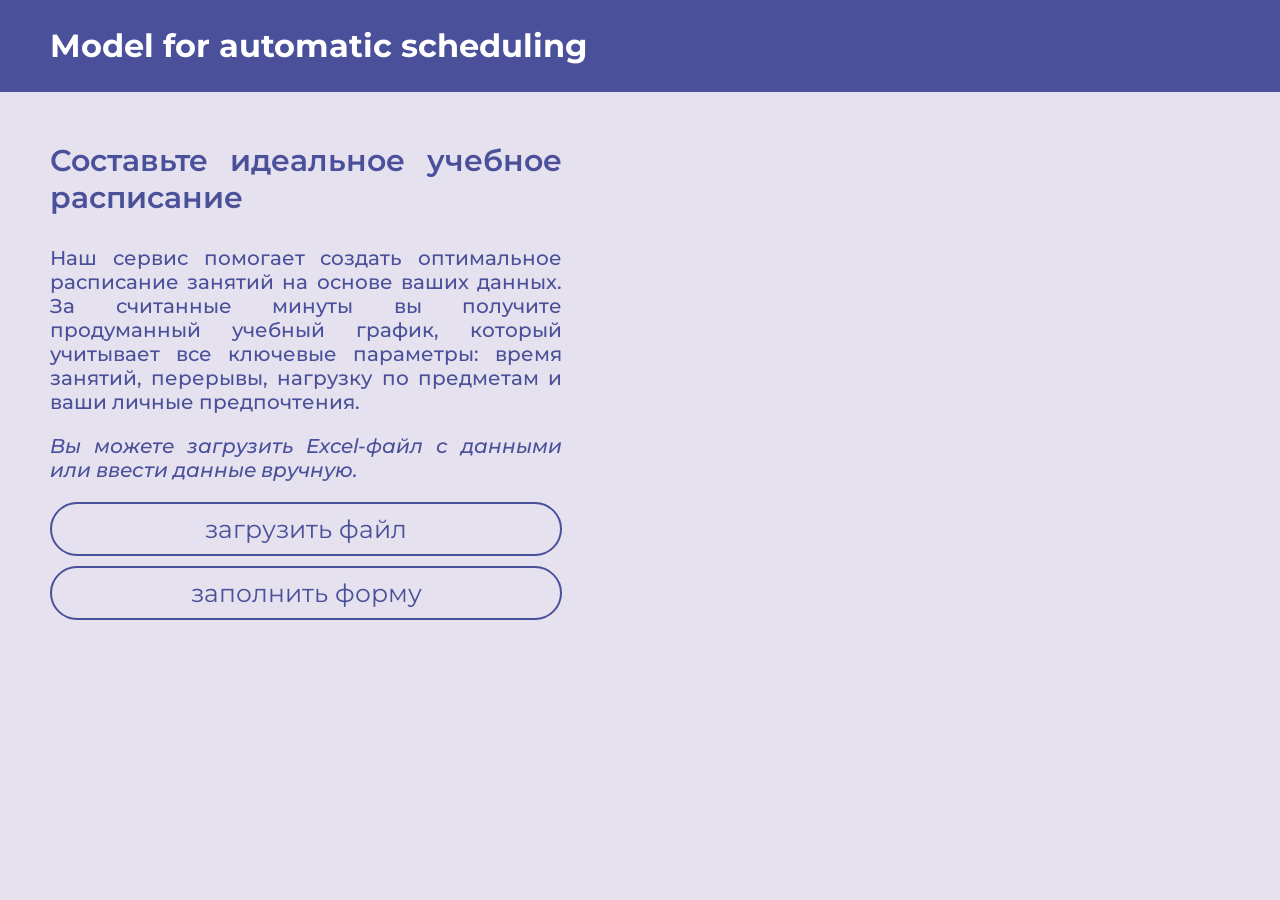
==== site/index.html @ 4d00dcd7 "сделан скелет сайта" ====
<!DOCTYPE html>
<html lang="en">
<head>
    <meta charset="UTF-8">
    <meta name="viewport" content="width=device-width, initial-scale=1.0">
    <title>НАЗВАНИЕ ПРОЕКТА</title>
    <link rel="stylesheet" href="style.css">

    <link rel="preconnect" href="https://fonts.googleapis.com">
    <link rel="preconnect" href="https://fonts.gstatic.com" crossorigin>
    <link href="https://fonts.googleapis.com/css2?family=Montserrat:ital,wght@0,200;1,200&display=swap" rel="stylesheet">
    <link rel="preconnect" href="https://fonts.googleapis.com">
    <link rel="preconnect" href="https://fonts.gstatic.com" crossorigin>
    <link href="https://fonts.googleapis.com/css2?family=Montserrat:wght@800&display=swap" rel="stylesheet">
</head>


<body>
    <div class="title">
        <h1>Model for automatic scheduling</h1>
    </div>
    
    <div class="info">
        <p class="dig-text">
            Составьте идеальное учебное расписание
        </p>
        <p class="small-text">
            Наш сервис помогает создать оптимальное расписание занятий на основе ваших данных. За считанные минуты вы получите продуманный учебный график, который учитывает все ключевые параметры: время занятий, перерывы, нагрузку по предметам и ваши личные предпочтения.
        </p>
        <p class="small-text-info">
            Вы можете загрузить Excel‑файл с данными или ввести данные вручную.
        </p>

        <a href="shedule.html" class="btn">
            загрузить файл
            </span>
        </a>
        <a href="fotm.html" class="btn">
            заполнить форму
        </a>
    </div>

    <div class="impage">
        <imp></imp>
    </div>

</body>
</html>
---- site/style.css ----
/*весь сайт*/
body{
    background-color: #e5e1ee;
    margin: 0;
    padding: 0;
    min-height: 100vh;
}

/*заголовок*/
.title{
    background-color: #4a509a;
    color: white;
    width: 100%;
    padding: 5px 50px;
    font-family: "Montserrat", sans-serif;
    font-optical-sizing: auto;
    font-weight: 900;
    font-style: normal;
}

/*основной блок с текстом*/
.info{
    color: #4a509a;
    margin: 50px 50px;
    width: 40%;
    text-align: justify;
}
.dig-text{
    font-family: "Montserrat", sans-serif;
    font-optical-sizing: auto;
    font-weight: 600;
    font-style: normal;
    font-size: 30px;
}
.small-text{
    font-family: "Montserrat", sans-serif;
    font-optical-sizing: auto;
    font-weight: 500;
    font-style: normal;
    font-size: 20px;
}
.small-text-info{
    font-family: "Montserrat", sans-serif;
    font-optical-sizing: auto;
    font-weight: 500;
    font-style: italic;
    font-size: 20px;
}

/*кнопки*/
.btn{
    display: block;
    padding: auto;
    text-align: center;
    text-decoration: none;
    margin-bottom: 10px;
    line-height: 50px;

    background-color: transparent;
    color: #4a509a;
    border: 2px solid #4a509a;

    font-family: "Montserrat", sans-serif;
    font-optical-sizing: auto;
    font-weight: 400;
    font-style: normal;
    font-size: 5px;

    min-width: 200px;
    width: auto;
    height: 50px;
    border-radius: 30px;

    font-size: 25px;
}
.btn:hover {
    background-color: #4a509a;
    transition: background-color 0.3s ease;
    color: white;
    border-color: #4a509a;
}
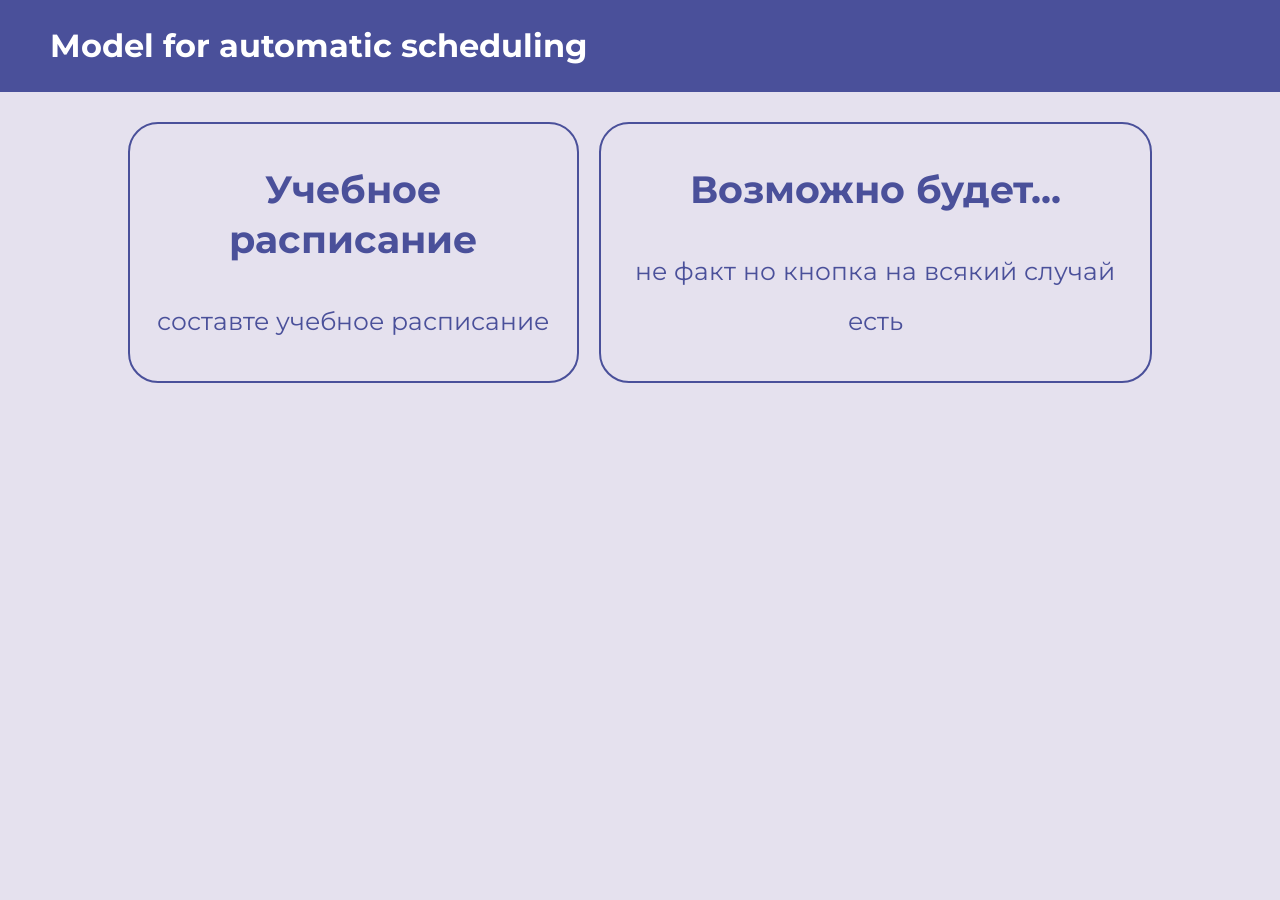
==== commit c82d74a0: "изменен немного дизайн сайта" ====
--- a/site/index.html
+++ b/site/index.html
@@ -3,7 +3,7 @@
 <head>
     <meta charset="UTF-8">
     <meta name="viewport" content="width=device-width, initial-scale=1.0">
-    <title>НАЗВАНИЕ ПРОЕКТА</title>
+    <title>Model schedule</title>
     <link rel="stylesheet" href="style.css">
 
     <link rel="preconnect" href="https://fonts.googleapis.com">
@@ -21,27 +21,16 @@
     </div>
     
     <div class="info">
-        <p class="dig-text">
-            Составьте идеальное учебное расписание
-        </p>
-        <p class="small-text">
-            Наш сервис помогает создать оптимальное расписание занятий на основе ваших данных. За считанные минуты вы получите продуманный учебный график, который учитывает все ключевые параметры: время занятий, перерывы, нагрузку по предметам и ваши личные предпочтения.
-        </p>
-        <p class="small-text-info">
-            Вы можете загрузить Excel‑файл с данными или ввести данные вручную.
-        </p>
+        <a href="academic_schedule.html" class="btn">
+            <h2>Учебное расписание</h2>
+            <p>составте учебное расписание</p>
+        </a>
 
-        <a href="shedule.html" class="btn">
-            загрузить файл
-            </span>
+        <a href="to-do_list.html" class="btn">
+            <h2>Возможно будет...</h2>
+            <p>не факт но кнопка на всякий случай есть</p>
         </a>
-        <a href="fotm.html" class="btn">
-            заполнить форму
-        </a>
-    </div>
 
-    <div class="impage">
-        <imp></imp>
     </div>
 
 </body>
--- a/site/style.css
+++ b/site/style.css
@@ -18,39 +18,22 @@
     font-style: normal;
 }
 
-/*основной блок с текстом*/
+/*основной блок*/
 .info{
     color: #4a509a;
-    margin: 50px 50px;
-    width: 40%;
+    margin: 30px auto;
+    width: 80%;
     text-align: justify;
-}
-.dig-text{
-    font-family: "Montserrat", sans-serif;
-    font-optical-sizing: auto;
-    font-weight: 600;
-    font-style: normal;
-    font-size: 30px;
-}
-.small-text{
-    font-family: "Montserrat", sans-serif;
-    font-optical-sizing: auto;
-    font-weight: 500;
-    font-style: normal;
-    font-size: 20px;
-}
-.small-text-info{
-    font-family: "Montserrat", sans-serif;
-    font-optical-sizing: auto;
-    font-weight: 500;
-    font-style: italic;
-    font-size: 20px;
+
+    display: flex;
+    justify-content: center;
+    gap: 20px;
 }
 
 /*кнопки*/
 .btn{
-    display: block;
-    padding: auto;
+    display: inline-block;
+    padding: 10px 15px;
     text-align: center;
     text-decoration: none;
     margin-bottom: 10px;
@@ -64,11 +47,10 @@
     font-optical-sizing: auto;
     font-weight: 400;
     font-style: normal;
-    font-size: 5px;
+    font-size: 1rem;
 
     min-width: 200px;
     width: auto;
-    height: 50px;
     border-radius: 30px;
 
     font-size: 25px;
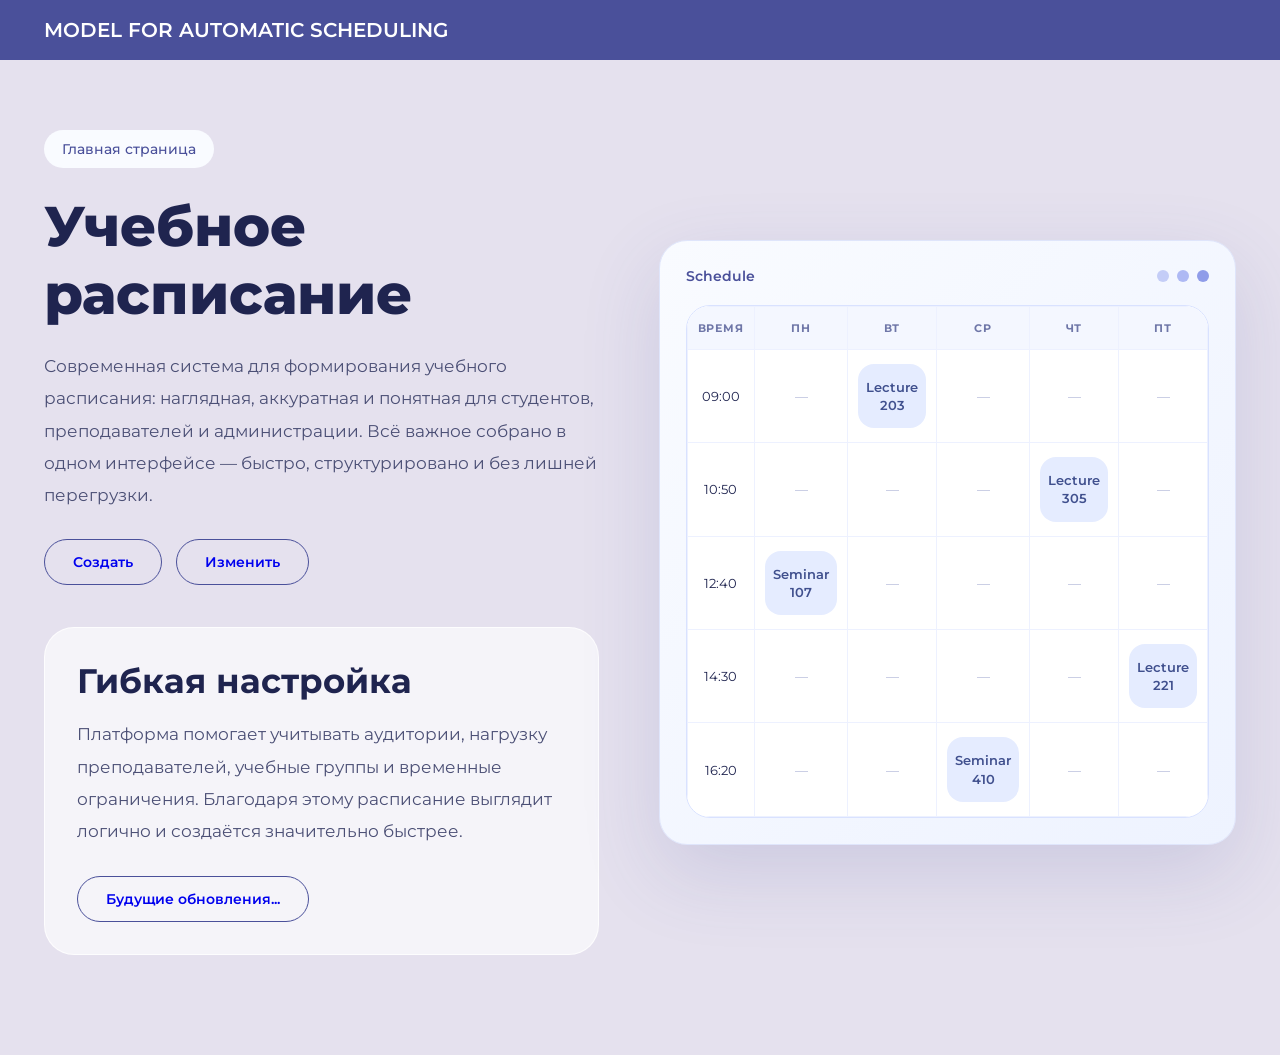
==== commit abcd80b7: "редизайн стартовой страницы сайта" ====
--- a/site/index.html
+++ b/site/index.html
@@ -5,33 +5,118 @@
     <meta name="viewport" content="width=device-width, initial-scale=1.0">
     <title>Model schedule</title>
     <link rel="stylesheet" href="style.css">
-
-    <link rel="preconnect" href="https://fonts.googleapis.com">
-    <link rel="preconnect" href="https://fonts.gstatic.com" crossorigin>
-    <link href="https://fonts.googleapis.com/css2?family=Montserrat:ital,wght@0,200;1,200&display=swap" rel="stylesheet">
-    <link rel="preconnect" href="https://fonts.googleapis.com">
-    <link rel="preconnect" href="https://fonts.gstatic.com" crossorigin>
-    <link href="https://fonts.googleapis.com/css2?family=Montserrat:wght@800&display=swap" rel="stylesheet">
+    <link rel="preconnect" href="https://fonts.googleapis.com" />
+    <link rel="preconnect" href="https://fonts.gstatic.com" crossorigin />
+    <link href="https://fonts.googleapis.com/css2?family=Montserrat:wght@400;500;600;700;800&display=swap" rel="stylesheet" />
 </head>
 
+<body>
+    <header class="title">
+        <div class="container">MODEL FOR AUTOMATIC SCHEDULING</div>
+    </header>
 
-<body>
-    <div class="title">
-        <h1>Model for automatic scheduling</h1>
-    </div>
-    
-    <div class="info">
-        <a href="academic_schedule.html" class="btn">
-            <h2>Учебное расписание</h2>
-            <p>составте учебное расписание</p>
-        </a>
+    <section class="main">
+        <div class="container">
+            <div class="info_main">
+                <div>
+                    <div class="main_end">Главная страница</div>
+                    <h1 class="main_info_title">Учебное<br />расписание</h1>
+                    <p class="info_text">
+                        Современная система для формирования учебного расписания: наглядная,
+                        аккуратная и понятная для студентов, преподавателей и администрации.
+                        Всё важное собрано в одном интерфейсе — быстро, структурировано и без
+                        лишней перегрузки.
+                    </p>
 
-        <a href="to-do_list.html" class="btn">
-            <h2>Возможно будет...</h2>
-            <p>не факт но кнопка на всякий случай есть</p>
-        </a>
+                    <div class="main_info_buttons">
+                        <a href="academic_schedule.html" class="btn">Создать</a>
+                        <a href="#" class="btn">Изменить</a>
+                    </div>
 
-    </div>
+                    <div class="info_dop">
+                        <h2>Гибкая настройка</h2>
+                        <p class="info_text">
+                        Платформа помогает учитывать аудитории, нагрузку преподавателей,
+                        учебные группы и временные ограничения. Благодаря этому расписание
+                        выглядит логично и создаётся значительно быстрее.
+                        </p>
+                        <div class="main_info_buttons">
+                            <a href="to-do_list.html" class="btn">Будущие обновления...</a>
+                        </div>
+                    </div>
+                </div>
 
+                <div class="visual_blok1">
+                    <div class="visual_blok2">
+                        <div class="visual_header">
+                            <div>
+                                <p>Schedule</p>
+                            </div>
+                            <div class="dots">
+                                <span></span><span></span><span></span>
+                            </div>
+                        </div>
+
+                        <div class="schedule_wrap">
+                            <table class="schedule_table">
+                                <thead>
+                                    <tr>
+                                        <th>Время</th>
+                                        <th>ПН</th>
+                                        <th>ВТ</th>
+                                        <th>СР</th>
+                                        <th>ЧТ</th>
+                                        <th>ПТ</th>
+                                    </tr>
+                                </thead>
+                                <tbody>
+                                    <tr>
+                                        <td>09:00</td>
+                                        <td class="cell_empty">—</td>
+                                        <td><div class="cell_active">Lecture<br />203</div></td>
+                                        <td class="cell_empty">—</td>
+                                        <td class="cell_empty">—</td>
+                                        <td class="cell_empty">—</td>
+                                    </tr>
+                                    <tr>
+                                        <td>10:50</td>
+                                        <td class="cell_empty">—</td>
+                                        <td class="cell_empty">—</td>
+                                        <td class="cell_empty">—</td>
+                                        <td><div class="cell_active">Lecture<br />305</div></td>
+                                        <td class="cell_empty">—</td>
+                                    </tr>
+                                    <tr>
+                                        <td>12:40</td>
+                                        <td><div class="cell_active">Seminar<br />107</div></td>
+                                        <td class="cell_empty">—</td>
+                                        <td class="cell_empty">—</td>
+                                        <td class="cell_empty">—</td>
+                                        <td class="cell_empty">—</td>
+                                    </tr>
+                                    <tr>
+                                        <td>14:30</td>
+                                        <td class="cell_empty">—</td>
+                                        <td class="cell_empty">—</td>
+                                        <td class="cell_empty">—</td>
+                                        <td class="cell_empty">—</td>
+                                        <td><div class="cell_active">Lecture<br />221</div></td>
+                                    </tr>
+                                    <tr>
+                                        <td>16:20</td>
+                                        <td class="cell_empty">—</td>
+                                        <td class="cell_empty">—</td>
+                                        <td><div class="cell_active">Seminar<br />410</div></td>
+                                        <td class="cell_empty">—</td>
+                                        <td class="cell_empty">—</td>
+                                    </tr>
+                                </tbody>
+                            </table>
+                        </div>
+                    </div>
+                </div>
+            </div>
+        </div>
+    </section>
 </body>
 </html>
--- a/site/style.css
+++ b/site/style.css
@@ -1,63 +1,188 @@
-/*весь сайт*/
-body{
-    background-color: #e5e1ee;
+/*основные настройки*/
+*{
     margin: 0;
     padding: 0;
-    min-height: 100vh;
+    box-sizing: border-box;
+}
+body{
+    font-family: 'Montserrat', sans-serif;
+    background: #e5e1ee;
+    color: #1f244f;
 }
 
 /*заголовок*/
 .title{
+    width: 100%;
+    background: #4a509a;
+    padding: 18px 0;
+}
+.title .container{
+    color: white;
+    font-size: 20px;
+    font-weight: 600;
+}
+
+/*основной блок на главной странице*/
+.container{
+    width: 100%;
+    max-width: 1240px;
+    margin: 0 auto;
+    padding: 0 24px;
+}
+.main{
+    min-height: 100vh;
+    padding-bottom: 60px;
+}
+
+.info_main{
+    display: grid;
+    grid-template-columns: 1.05fr 0.95fr;
+    align-items: center;
+    gap: 60px;
+    padding: 70px 0 40px;
+}
+
+.main_end{
+    display: inline-block;
+    padding: 10px 18px;
+    border-radius: 999px;
+    background: #f9fbff;
+    border: 1px #40508e;
+    color: #4a509a;
+    font-size: 14px;
+    font-weight: 500;
+    margin-bottom: 24px;
+}
+
+.main_info_title{
+    font-size: 56px;
+    font-weight: 800;
+    margin-bottom: 22px;
+}
+
+.info_text{
+    font-size: 17px;
+    line-height: 1.9;
+    color: #4b4f75;
+}
+
+.main_info_buttons{
+    display: flex;
+    gap: 14px;
+    margin-top: 28px;
+}
+
+.btn{
+    display: inline-flex;
+    align-items: center;
+    justify-content: center;
+    padding: 13px 28px;
+    border-radius: 999px;
+    border: 1px solid #4a509a;
+    text-decoration: none;
+    font-size: 14px;
+    font-weight: 600;
+    transition: 0.2s;
+}
+
+.btn:hover{
+    transform: translateY(-2px);
     background-color: #4a509a;
     color: white;
-    width: 100%;
-    padding: 5px 50px;
-    font-family: "Montserrat", sans-serif;
-    font-optical-sizing: auto;
-    font-weight: 900;
-    font-style: normal;
+    border-color: #4a509a;
 }
 
-/*основной блок*/
-.info{
-    color: #4a509a;
-    margin: 30px auto;
-    width: 80%;
-    text-align: justify;
-
-    display: flex;
-    justify-content: center;
-    gap: 20px;
+.info_dop{
+    background: rgba(255, 255, 255, 0.63);
+    border: 1px solid rgba(255, 255, 255, 0.78);
+    border-radius: 30px;
+    margin-top: 42px;
+    padding: 32px;
+    max-width: 560px;
 }
 
-/*кнопки*/
-.btn{
-    display: inline-block;
-    padding: 10px 15px;
+.info_dop h2{
+    font-size: 34px;
+    margin-bottom: 16px;
+}
+
+/*табличка для декора*/
+.visual_blok1{
+    padding: 26px;
+    border-radius: 28px;
+    background: linear-gradient(135deg, #f9fbff 0%, #eef3ff 100%);
+    border: 1px solid #dfe5fb;
+    box-shadow: 0 28px 80px rgba(74, 80, 154, 0.16);
+}
+
+.visual_header{
+    display: flex;
+    justify-content: space-between;
+    align-items: center;
+    margin-bottom: 20px;
+}
+.visual_header p{
+    font-size: 14px;
+    font-weight: 600;
+    color: #4a509a;
+}
+
+.dots{
+    display: flex;
+    gap: 8px;
+}
+.dots span{
+    width: 12px;
+    height: 12px;
+    border-radius: 50%;
+    display: block;
+}
+
+.dots span:nth-child(1) { background: #c4cdf7; }
+.dots span:nth-child(2) { background: #aeb9f4; }
+.dots span:nth-child(3) { background: #8f9ce9; }
+
+.schedule_table{
+    width: 100%;
+    border-collapse: collapse;
+    overflow: hidden;
+    border-radius: 22px;
+    background: #ffffff;
+}
+
+.schedule_wrap{
+    border: 1px solid #d9e2ff;
+    border-radius: 24px;
+    overflow: hidden;
+    background: #ffffff;
+}
+
+.schedule_table th,
+.schedule_table td{
+    border: 1px solid #edf1ff;
+    padding: 14px 10px;
     text-align: center;
-    text-decoration: none;
-    margin-bottom: 10px;
-    line-height: 50px;
+    font-size: 13px;
+}
 
-    background-color: transparent;
-    color: #4a509a;
-    border: 2px solid #4a509a;
+.schedule_table th{
+    background: #f4f7ff;
+    color: #6f77a8;
+    font-weight: 700;
+    text-transform: uppercase;
+    letter-spacing: 0.08em;
+    font-size: 11px;
+}
 
-    font-family: "Montserrat", sans-serif;
-    font-optical-sizing: auto;
-    font-weight: 400;
-    font-style: normal;
-    font-size: 1rem;
+.cell_active{
+      background: #e5ecff;
+      color: #40508e;
+      border-radius: 16px;
+      padding: 14px 8px;
+      font-weight: 600;
+      line-height: 1.4;
+    }
 
-    min-width: 200px;
-    width: auto;
-    border-radius: 30px;
-
-    font-size: 25px;
-}
-.btn:hover {
-    background-color: #4a509a;
-    transition: background-color 0.3s ease;
-    color: white;
-    border-color: #4a509a;
+.cell_empty{
+    color: #b0b7d8;
 }
